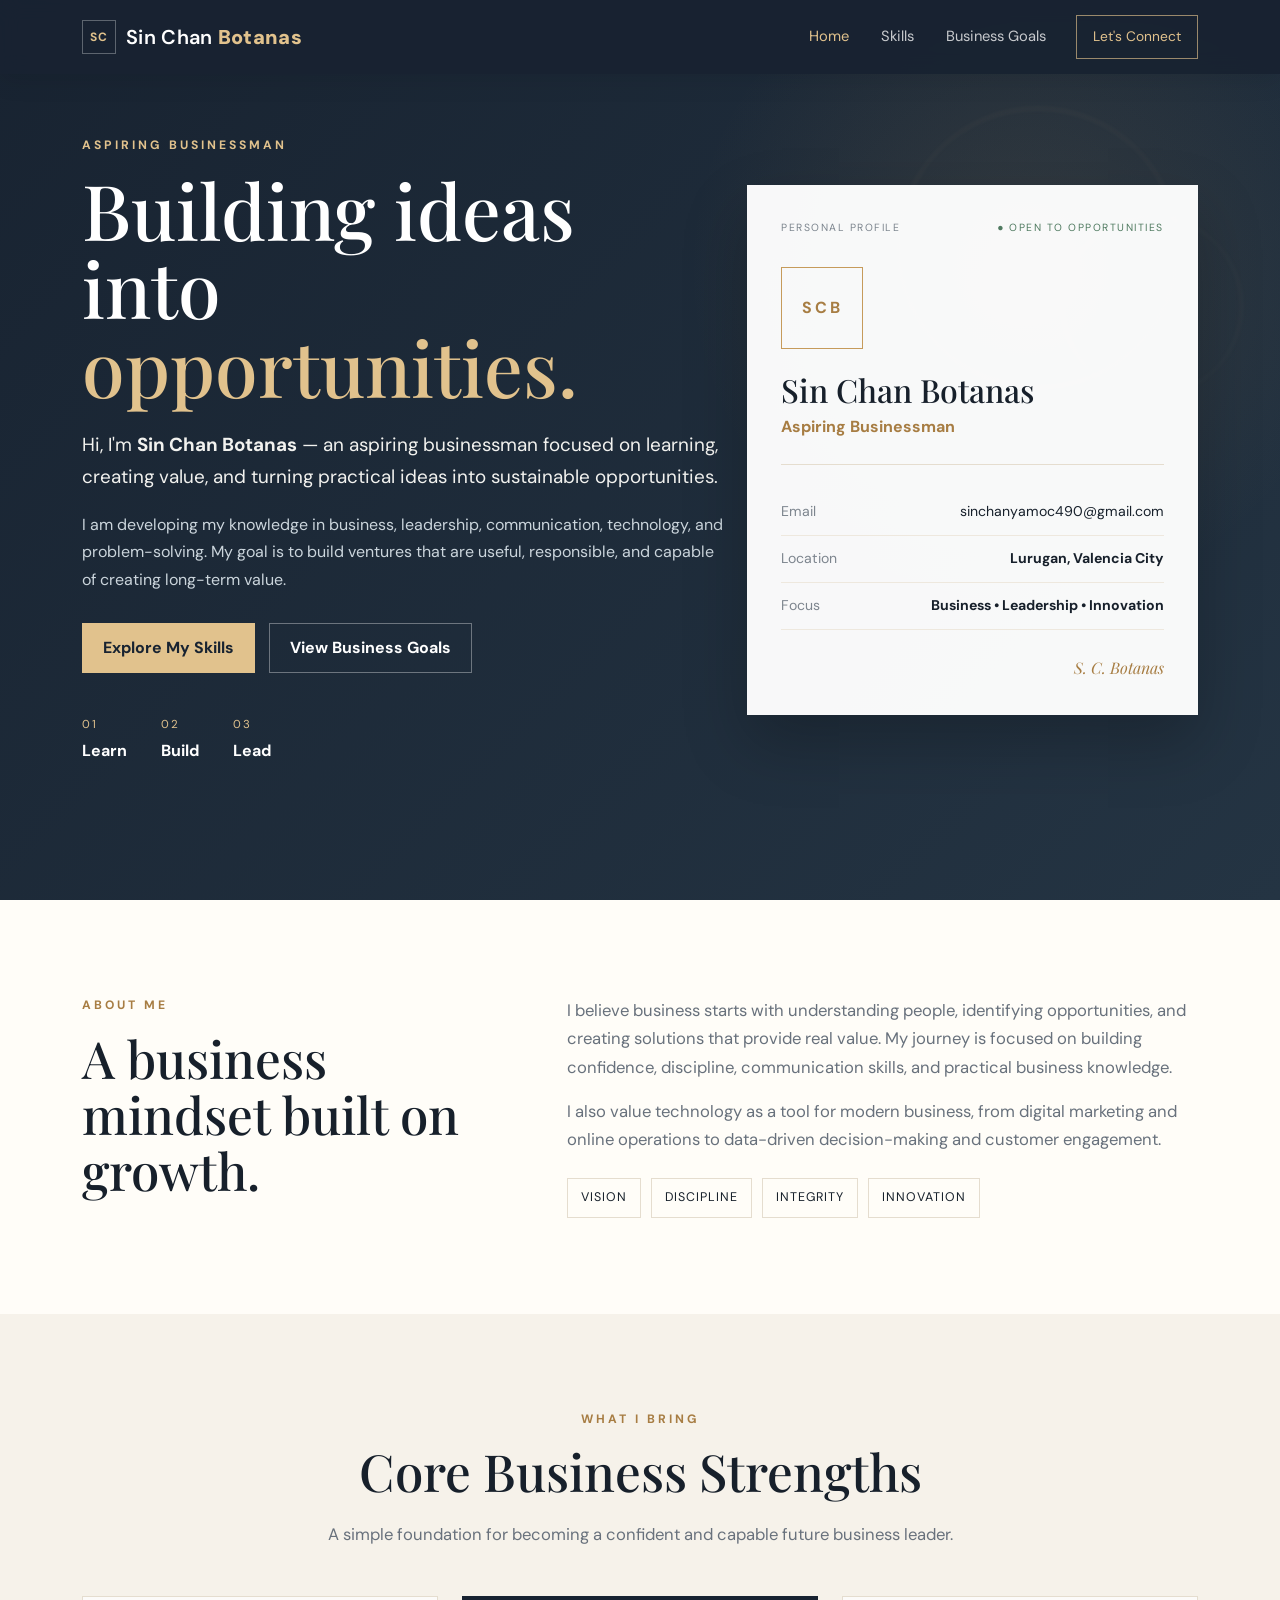
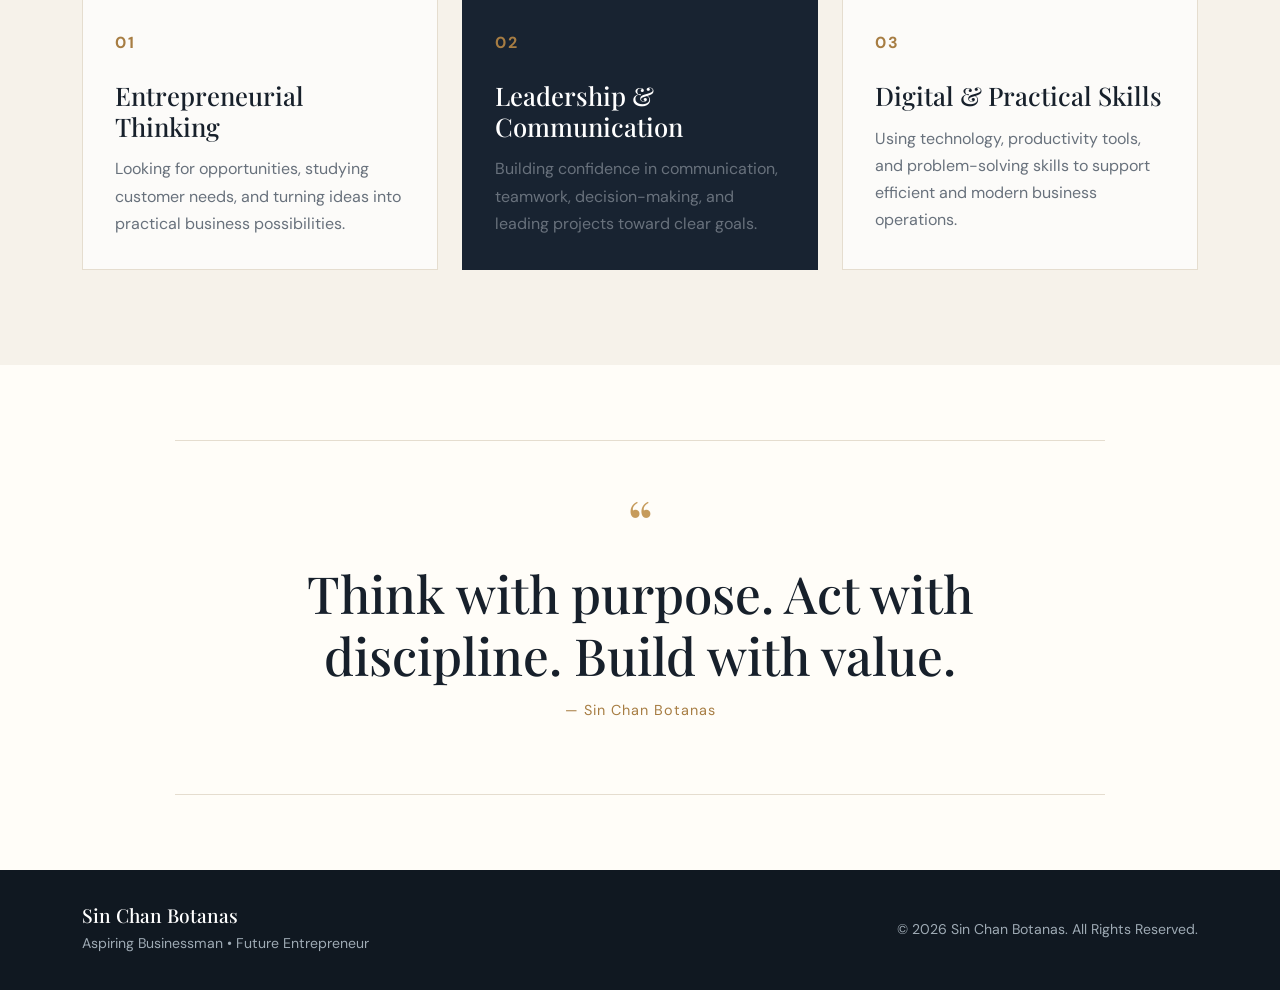
==== index.html @ c78c1c20 "Add files via upload" ====
<!DOCTYPE html>
<html lang="en">
<head>
    <meta charset="UTF-8">
    <meta name="viewport" content="width=device-width, initial-scale=1.0">
    <title>Sin Chan Botanas | Business Portfolio</title>

    <link rel="preconnect" href="https://fonts.googleapis.com">
    <link rel="preconnect" href="https://fonts.gstatic.com" crossorigin>
    <link href="https://fonts.googleapis.com/css2?family=DM+Sans:wght@400;500;600;700&family=Playfair+Display:wght@600;700&display=swap" rel="stylesheet">

    <link href="https://cdn.jsdelivr.net/npm/bootstrap@5.3.3/dist/css/bootstrap.min.css" rel="stylesheet">
    <link rel="stylesheet" href="style.css">
</head>

<body>
    <nav class="navbar navbar-expand-lg fixed-top">
        <div class="container">
            <a class="navbar-brand" href="index.html">
                <span class="brand-mark">SC</span>
                <span>Sin Chan <strong>Botanas</strong></span>
            </a>

            <button class="navbar-toggler" type="button" data-bs-toggle="collapse" data-bs-target="#navbarNav">
                <span class="navbar-toggler-icon"></span>
            </button>

            <div class="collapse navbar-collapse" id="navbarNav">
                <ul class="navbar-nav ms-auto align-items-lg-center">
                    <li class="nav-item"><a class="nav-link active" href="index.html">Home</a></li>
                    <li class="nav-item"><a class="nav-link" href="skills.html">Skills</a></li>
                    <li class="nav-item"><a class="nav-link" href="career-goals.html">Business Goals</a></li>
                </ul>
                <a href="career-goals.html" class="nav-cta">Let's Connect</a>
            </div>
        </div>
    </nav>

    <header class="hero-section">
        <div class="hero-glow hero-glow-one"></div>
        <div class="hero-glow hero-glow-two"></div>

        <div class="container position-relative">
            <div class="row align-items-center min-vh-100 py-5">
                <div class="col-lg-7">
                    <p class="eyebrow">ASPIRING BUSINESSMAN</p>

                    <h1>
                        Building ideas into
                        <span>opportunities.</span>
                    </h1>

                    <p class="hero-tagline">
                        Hi, I'm <strong>Sin Chan Botanas</strong> — an aspiring businessman focused on learning,
                        creating value, and turning practical ideas into sustainable opportunities.
                    </p>

                    <p class="hero-text">
                        I am developing my knowledge in business, leadership, communication, technology,
                        and problem-solving. My goal is to build ventures that are useful, responsible,
                        and capable of creating long-term value.
                    </p>

                    <div class="hero-buttons">
                        <a href="skills.html" class="btn btn-gold">Explore My Skills</a>
                        <a href="career-goals.html" class="btn btn-outline-light-custom">View Business Goals</a>
                    </div>

                    <div class="mini-stats">
                        <div>
                            <span>01</span>
                            <strong>Learn</strong>
                        </div>
                        <div>
                            <span>02</span>
                            <strong>Build</strong>
                        </div>
                        <div>
                            <span>03</span>
                            <strong>Lead</strong>
                        </div>
                    </div>
                </div>

                <div class="col-lg-5 mt-5 mt-lg-0">
                    <div class="executive-card">
                        <div class="card-topline">
                            <span>PERSONAL PROFILE</span>
                            <span class="status-dot">● OPEN TO OPPORTUNITIES</span>
                        </div>

                        <div class="profile-badge">SCB</div>

                        <h2>Sin Chan Botanas</h2>
                        <p class="profile-role">Aspiring Businessman</p>

                        <div class="profile-divider"></div>

                        <div class="profile-row">
                            <span>Email</span>
                            <a href="mailto:sinchanyamoc490@gmail.com">sinchanyamoc490@gmail.com</a>
                        </div>

                        <div class="profile-row">
                            <span>Location</span>
                            <strong>Lurugan, Valencia City</strong>
                        </div>

                        <div class="profile-row">
                            <span>Focus</span>
                            <strong>Business • Leadership • Innovation</strong>
                        </div>

                        <div class="signature">S. C. Botanas</div>
                    </div>
                </div>
            </div>
        </div>
    </header>

    <section class="section-padding about-section">
        <div class="container">
            <div class="row align-items-center g-5">
                <div class="col-lg-5">
                    <p class="eyebrow dark-eyebrow">ABOUT ME</p>
                    <h2 class="section-title">A business mindset built on growth.</h2>
                </div>

                <div class="col-lg-7">
                    <p class="section-description">
                        I believe business starts with understanding people, identifying opportunities,
                        and creating solutions that provide real value. My journey is focused on building
                        confidence, discipline, communication skills, and practical business knowledge.
                    </p>

                    <p class="section-description">
                        I also value technology as a tool for modern business, from digital marketing
                        and online operations to data-driven decision-making and customer engagement.
                    </p>

                    <div class="value-line">
                        <span>Vision</span>
                        <span>Discipline</span>
                        <span>Integrity</span>
                        <span>Innovation</span>
                    </div>
                </div>
            </div>
        </div>
    </section>

    <section class="section-padding showcase-section">
        <div class="container">
            <div class="text-center mb-5">
                <p class="eyebrow dark-eyebrow">WHAT I BRING</p>
                <h2 class="section-title">Core Business Strengths</h2>
                <p class="section-description mx-auto">
                    A simple foundation for becoming a confident and capable future business leader.
                </p>
            </div>

            <div class="row g-4">
                <div class="col-md-4">
                    <article class="business-card">
                        <div class="card-number">01</div>
                        <h3>Entrepreneurial Thinking</h3>
                        <p>
                            Looking for opportunities, studying customer needs, and turning ideas
                            into practical business possibilities.
                        </p>
                    </article>
                </div>

                <div class="col-md-4">
                    <article class="business-card business-card-featured">
                        <div class="card-number">02</div>
                        <h3>Leadership & Communication</h3>
                        <p>
                            Building confidence in communication, teamwork, decision-making,
                            and leading projects toward clear goals.
                        </p>
                    </article>
                </div>

                <div class="col-md-4">
                    <article class="business-card">
                        <div class="card-number">03</div>
                        <h3>Digital & Practical Skills</h3>
                        <p>
                            Using technology, productivity tools, and problem-solving skills
                            to support efficient and modern business operations.
                        </p>
                    </article>
                </div>
            </div>
        </div>
    </section>

    <section class="quote-section">
        <div class="container">
            <div class="quote-box">
                <p class="quote-mark">“</p>
                <h2>Think with purpose. Act with discipline. Build with value.</h2>
                <p>— Sin Chan Botanas</p>
            </div>
        </div>
    </section>

    <footer class="footer">
        <div class="container">
            <div class="row align-items-center gy-3">
                <div class="col-md-6">
                    <h4>Sin Chan Botanas</h4>
                    <p>Aspiring Businessman • Future Entrepreneur</p>
                </div>
                <div class="col-md-6 text-md-end">
                    <p class="mb-0">© <span id="year"></span> Sin Chan Botanas. All Rights Reserved.</p>
                </div>
            </div>
        </div>
    </footer>

    <script src="https://cdn.jsdelivr.net/npm/bootstrap@5.3.3/dist/js/bootstrap.bundle.min.js"></script>
    <script src="script.js"></script>
</body>
</html>
---- style.css ----
:root {
    --ink: #17202b;
    --muted: #68717c;
    --cream: #f6f2ea;
    --paper: #fffdf8;
    --gold: #c69b5b;
    --gold-dark: #a77d43;
    --line: #e5ddcf;
    --navy: #182331;
    --navy-soft: #243443;
    --white: #ffffff;
}

* {
    margin: 0;
    padding: 0;
    box-sizing: border-box;
}

html {
    scroll-behavior: smooth;
}

body {
    font-family: "DM Sans", sans-serif;
    color: var(--ink);
    background: var(--paper);
    line-height: 1.7;
}

h1, h2, h3, h4 {
    font-family: "Playfair Display", serif;
}

a {
    text-decoration: none;
}

.navbar {
    background: rgba(24, 35, 49, 0.96);
    backdrop-filter: blur(10px);
    padding: 15px 0;
    box-shadow: 0 8px 25px rgba(0, 0, 0, 0.08);
}

.navbar-brand {
    display: inline-flex;
    align-items: center;
    gap: 10px;
    color: var(--white);
    font-weight: 600;
    letter-spacing: .3px;
}

.navbar-brand strong {
    color: #e1c28d;
}

.brand-mark {
    width: 34px;
    height: 34px;
    display: inline-flex;
    justify-content: center;
    align-items: center;
    border: 1px solid rgba(255,255,255,.3);
    color: #e1c28d;
    font-size: .75rem;
    font-weight: 700;
    letter-spacing: 1px;
}

.nav-link {
    color: rgba(255,255,255,.76) !important;
    margin-left: 16px;
    font-size: .92rem;
    transition: .25s ease;
}

.nav-link:hover,
.nav-link.active {
    color: #e1c28d !important;
}

.nav-cta {
    display: inline-block;
    margin-left: 22px;
    padding: 9px 16px;
    border: 1px solid rgba(225,194,141,.65);
    color: #e1c28d;
    font-size: .86rem;
    transition: .25s ease;
}

.nav-cta:hover {
    background: #e1c28d;
    color: var(--navy);
}

.hero-section {
    position: relative;
    overflow: hidden;
    background:
        radial-gradient(circle at 80% 30%, rgba(198,155,91,.12), transparent 28%),
        linear-gradient(135deg, var(--navy), var(--navy-soft));
    color: var(--white);
}

.hero-glow {
    position: absolute;
    border-radius: 50%;
    filter: blur(2px);
    pointer-events: none;
}

.hero-glow-one {
    width: 280px;
    height: 280px;
    border: 1px solid rgba(225,194,141,.16);
    right: 8%;
    top: 12%;
}

.hero-glow-two {
    width: 180px;
    height: 180px;
    border: 1px solid rgba(225,194,141,.10);
    right: 3%;
    top: 24%;
}

.eyebrow {
    margin-bottom: 14px;
    color: #e1c28d;
    font-size: .76rem;
    font-weight: 700;
    letter-spacing: 3px;
}

.dark-eyebrow {
    color: var(--gold-dark);
}

.hero-section h1 {
    max-width: 760px;
    color: var(--white);
    font-size: clamp(3.2rem, 6vw, 5.9rem);
    line-height: 1.02;
    margin-bottom: 24px;
}

.hero-section h1 span {
    display: block;
    color: #e1c28d;
}

.hero-tagline {
    max-width: 700px;
    margin-bottom: 18px;
    font-size: 1.18rem;
    color: #f2f2ef;
}

.hero-text {
    max-width: 650px;
    color: #cbd5dc;
}

.hero-buttons {
    display: flex;
    flex-wrap: wrap;
    gap: 14px;
    margin-top: 30px;
}

.btn-gold,
.btn-outline-light-custom {
    padding: 12px 20px;
    border-radius: 0;
    font-weight: 700;
    transition: .25s ease;
}

.btn-gold {
    background: #e1c28d;
    color: var(--navy);
}

.btn-gold:hover {
    background: #efd5a6;
    color: var(--navy);
    transform: translateY(-2px);
}

.btn-outline-light-custom {
    border: 1px solid rgba(255,255,255,.35);
    color: var(--white);
}

.btn-outline-light-custom:hover {
    background: var(--white);
    color: var(--navy);
}

.mini-stats {
    display: flex;
    gap: 34px;
    margin-top: 42px;
}

.mini-stats div {
    display: flex;
    flex-direction: column;
}

.mini-stats span {
    font-size: .72rem;
    color: #e1c28d;
    letter-spacing: 2px;
}

.mini-stats strong {
    margin-top: 3px;
}

.executive-card {
    position: relative;
    padding: 34px;
    background: rgba(255,255,255,.97);
    color: var(--ink);
    box-shadow: 0 28px 60px rgba(0,0,0,.22);
}

.card-topline {
    display: flex;
    justify-content: space-between;
    gap: 12px;
    margin-bottom: 30px;
    font-size: .65rem;
    letter-spacing: 1.5px;
    color: #7b848d;
}

.status-dot {
    color: #4f7a60;
}

.profile-badge {
    width: 82px;
    height: 82px;
    display: flex;
    justify-content: center;
    align-items: center;
    margin-bottom: 22px;
    border: 1px solid var(--gold);
    color: var(--gold-dark);
    font-weight: 700;
    letter-spacing: 3px;
}

.executive-card h2 {
    font-size: 2rem;
    margin-bottom: 4px;
}

.profile-role {
    color: var(--gold-dark);
    font-weight: 700;
}

.profile-divider {
    width: 100%;
    height: 1px;
    background: var(--line);
    margin: 24px 0;
}

.profile-row {
    display: flex;
    justify-content: space-between;
    gap: 18px;
    padding: 11px 0;
    border-bottom: 1px solid #eee8de;
    font-size: .88rem;
}

.profile-row span {
    color: #7d858e;
}

.profile-row a {
    color: var(--ink);
    text-align: right;
    word-break: break-word;
}

.profile-row strong {
    text-align: right;
}

.signature {
    margin-top: 24px;
    font-family: "Playfair Display", serif;
    font-style: italic;
    color: var(--gold-dark);
    text-align: right;
}

.section-padding {
    padding: 95px 0;
}

.about-section {
    background: var(--paper);
}

.section-title {
    font-size: clamp(2.3rem, 4vw, 3.8rem);
    line-height: 1.1;
    margin-bottom: 20px;
}

.section-description {
    max-width: 760px;
    color: var(--muted);
    font-size: 1.04rem;
}

.value-line {
    display: flex;
    flex-wrap: wrap;
    gap: 10px;
    margin-top: 25px;
}

.value-line span {
    padding: 8px 13px;
    border: 1px solid var(--line);
    font-size: .78rem;
    letter-spacing: 1px;
    text-transform: uppercase;
}

.showcase-section {
    background: var(--cream);
}

.business-card {
    height: 100%;
    padding: 32px;
    border: 1px solid var(--line);
    background: rgba(255,255,255,.74);
    transition: .25s ease;
}

.business-card:hover {
    transform: translateY(-6px);
    border-color: #d8bf95;
    box-shadow: 0 18px 35px rgba(58,46,29,.08);
}

.business-card-featured {
    background: var(--navy);
    color: #edf0f1;
    border-color: var(--navy);
}

.business-card-featured h3 {
    color: var(--white);
}

.business-card-featured p {
    color: #c8d1d8;
}

.card-number {
    margin-bottom: 24px;
    color: var(--gold-dark);
    font-weight: 700;
    letter-spacing: 2px;
}

.business-card h3 {
    font-size: 1.6rem;
    margin-bottom: 14px;
}

.business-card p {
    margin-bottom: 0;
    color: var(--muted);
}

.skill-tag {
    display: inline-block;
    margin-top: 20px;
    padding: 6px 10px;
    border: 1px solid #d9c8ab;
    color: var(--gold-dark);
    font-size: .72rem;
    font-weight: 700;
    text-transform: uppercase;
    letter-spacing: 1px;
}

.business-panel {
    padding: 45px;
    background: var(--navy);
    color: #d7dfe5;
}

.business-panel h2,
.business-panel h4 {
    color: var(--white);
}

.business-panel h4 {
    margin-top: 12px;
    font-size: 1.35rem;
}

.business-panel p {
    color: #c2cbd2;
}

.page-header {
    padding: 165px 0 90px;
    background:
        linear-gradient(135deg, var(--navy), var(--navy-soft));
    color: var(--white);
}

.page-header h1 {
    color: var(--white);
    font-size: clamp(2.8rem, 6vw, 4.7rem);
    margin-bottom: 16px;
}

.page-header p:not(.eyebrow) {
    max-width: 720px;
    margin: auto;
    color: #ced7dd;
}

.roadmap {
    max-width: 950px;
    margin: auto;
}

.roadmap-item {
    display: grid;
    grid-template-columns: 180px 1fr;
    gap: 35px;
    padding-bottom: 58px;
}

.roadmap-year {
    color: var(--gold-dark);
    font-weight: 700;
    letter-spacing: 1px;
    font-size: .9rem;
}

.roadmap-content {
    padding-left: 30px;
    border-left: 2px solid var(--gold);
}

.roadmap-content h3 {
    font-size: 1.75rem;
    margin-bottom: 16px;
}

.roadmap-content li {
    margin-bottom: 10px;
    color: var(--muted);
}

.light-band {
    background: var(--cream);
}

.motivation-section {
    padding: 100px 0;
    background: var(--navy);
    color: #d6dfe5;
}

.motivation-section h2 {
    max-width: 800px;
    margin: 0 auto 18px;
    color: var(--white);
    font-size: clamp(2.5rem, 5vw, 4.2rem);
}

.motivation-section p:last-child {
    max-width: 720px;
    margin: auto;
}

.footer {
    padding: 34px 0;
    background: #101821;
    color: #9eaab4;
}

.footer h4 {
    margin-bottom: 5px;
    color: var(--white);
    font-size: 1.2rem;
}

.footer p {
    margin-bottom: 0;
    font-size: .88rem;
}

.quote-section {
    padding: 75px 0;
    background: var(--paper);
}

.quote-box {
    max-width: 930px;
    margin: auto;
    padding: 55px 35px;
    border-top: 1px solid var(--line);
    border-bottom: 1px solid var(--line);
    text-align: center;
}

.quote-mark {
    font-family: "Playfair Display", serif;
    color: var(--gold);
    font-size: 4rem;
    line-height: .8;
}

.quote-box h2 {
    max-width: 800px;
    margin: 5px auto 12px;
    font-size: clamp(2rem, 4vw, 3.2rem);
}

.quote-box p:last-child {
    color: var(--gold-dark);
    font-size: .9rem;
    letter-spacing: 1px;
}

.navbar-toggler {
    border-color: rgba(255,255,255,.25);
}

@media (max-width: 991px) {
    .nav-cta {
        display: inline-block;
        margin: 14px 0 0;
    }

    .nav-link {
        margin-left: 0;
    }

    .hero-section {
        padding-top: 50px;
    }

    .profile-row {
        flex-direction: column;
        gap: 3px;
    }

    .profile-row a,
    .profile-row strong {
        text-align: left;
    }
}

@media (max-width: 768px) {
    .section-padding {
        padding: 70px 0;
    }

    .hero-section h1 {
        font-size: 3.2rem;
    }

    .mini-stats {
        gap: 22px;
    }

    .executive-card {
        padding: 26px;
    }

    .page-header {
        padding: 145px 0 70px;
    }

    .roadmap-item {
        grid-template-columns: 1fr;
        gap: 12px;
    }

    .roadmap-content {
        padding-left: 22px;
    }

    .business-panel {
        padding: 30px 24px;
    }

    .footer {
        text-align: center;
    }

    .footer .text-md-end {
        text-align: center !important;
    }
}

@media (max-width: 480px) {
    .hero-section h1 {
        font-size: 2.7rem;
    }

    .hero-buttons {
        flex-direction: column;
    }

    .hero-buttons a {
        text-align: center;
    }

    .card-topline {
        flex-direction: column;
    }
}
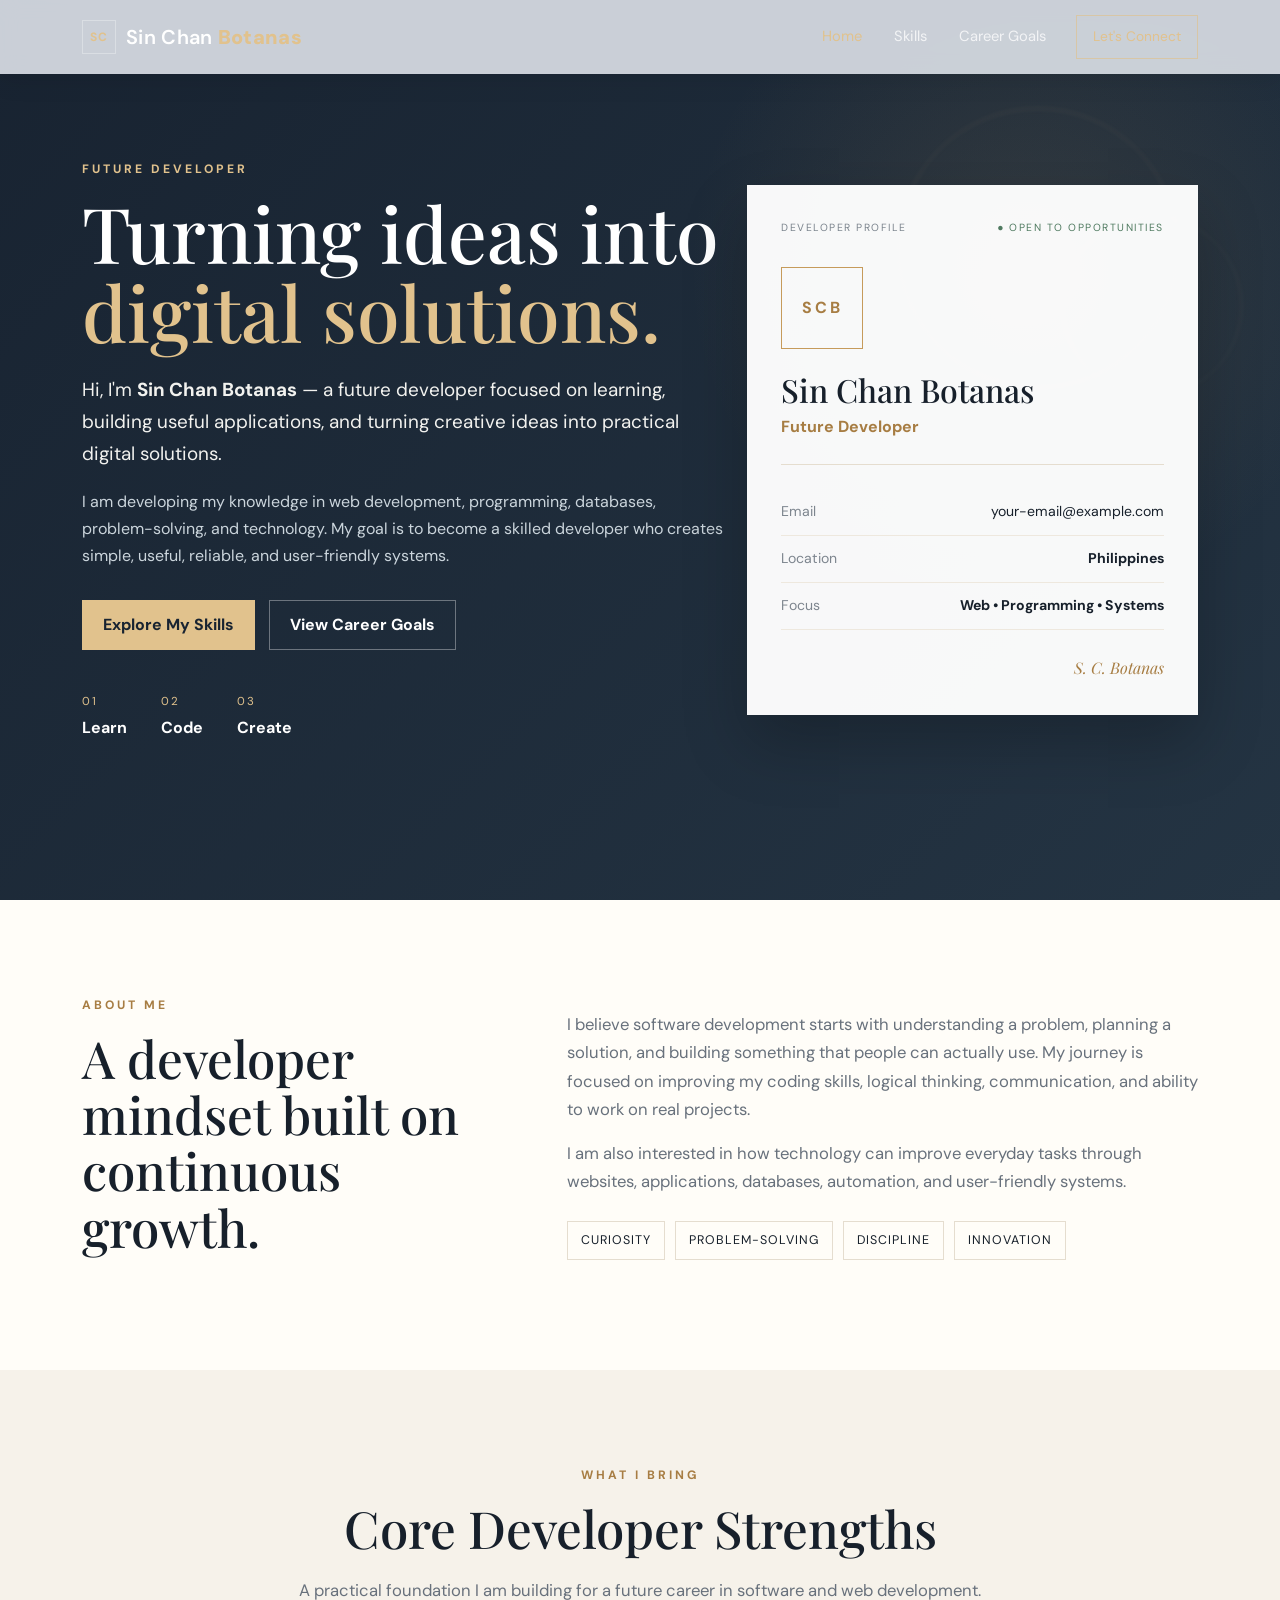
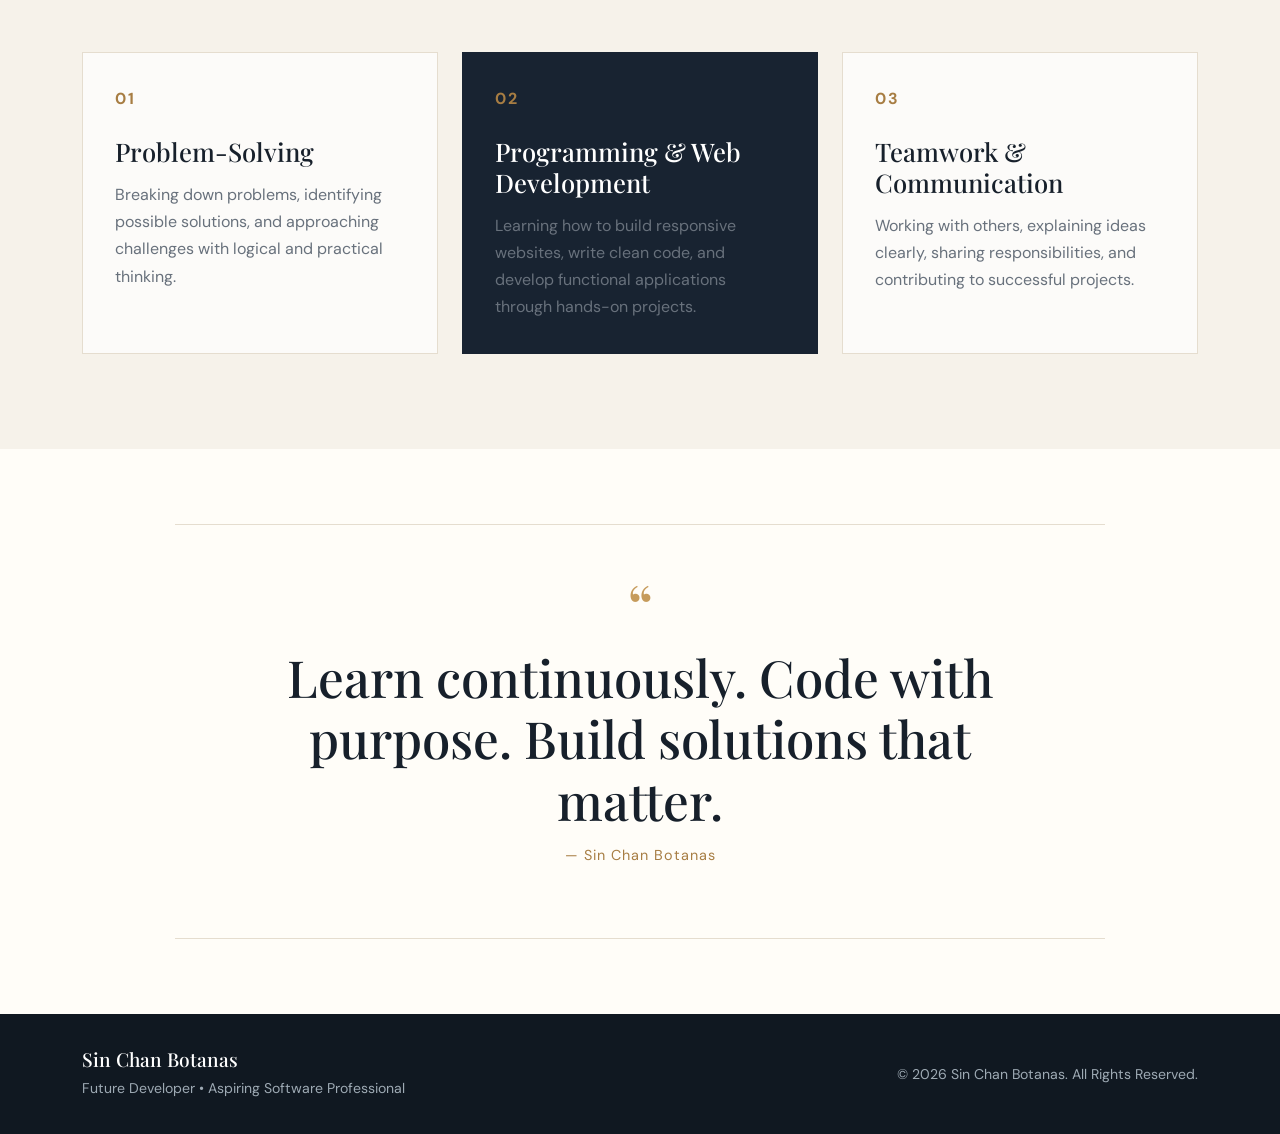
==== commit 9bf8a95a: "Update index.html" ====
--- a/index.html
+++ b/index.html
@@ -3,7 +3,7 @@
 <head>
     <meta charset="UTF-8">
     <meta name="viewport" content="width=device-width, initial-scale=1.0">
-    <title>Sin Chan Botanas | Business Portfolio</title>
+    <title>Sin Chan Botanas | Future Developer</title>
 
     <link rel="preconnect" href="https://fonts.googleapis.com">
     <link rel="preconnect" href="https://fonts.gstatic.com" crossorigin>
@@ -21,7 +21,7 @@
                 <span>Sin Chan <strong>Botanas</strong></span>
             </a>
 
-            <button class="navbar-toggler" type="button" data-bs-toggle="collapse" data-bs-target="#navbarNav">
+            <button class="navbar-toggler" type="button" data-bs-toggle="collapse" data-bs-target="#navbarNav" aria-label="Toggle navigation">
                 <span class="navbar-toggler-icon"></span>
             </button>
 
@@ -29,7 +29,7 @@
                 <ul class="navbar-nav ms-auto align-items-lg-center">
                     <li class="nav-item"><a class="nav-link active" href="index.html">Home</a></li>
                     <li class="nav-item"><a class="nav-link" href="skills.html">Skills</a></li>
-                    <li class="nav-item"><a class="nav-link" href="career-goals.html">Business Goals</a></li>
+                    <li class="nav-item"><a class="nav-link" href="career-goals.html">Career Goals</a></li>
                 </ul>
                 <a href="career-goals.html" class="nav-cta">Let's Connect</a>
             </div>
@@ -43,27 +43,27 @@
         <div class="container position-relative">
             <div class="row align-items-center min-vh-100 py-5">
                 <div class="col-lg-7">
-                    <p class="eyebrow">ASPIRING BUSINESSMAN</p>
+                    <p class="eyebrow">FUTURE DEVELOPER</p>
 
                     <h1>
-                        Building ideas into
-                        <span>opportunities.</span>
+                        Turning ideas into
+                        <span>digital solutions.</span>
                     </h1>
 
                     <p class="hero-tagline">
-                        Hi, I'm <strong>Sin Chan Botanas</strong> — an aspiring businessman focused on learning,
-                        creating value, and turning practical ideas into sustainable opportunities.
+                        Hi, I'm <strong>Sin Chan Botanas</strong> — a future developer focused on learning,
+                        building useful applications, and turning creative ideas into practical digital solutions.
                     </p>
 
                     <p class="hero-text">
-                        I am developing my knowledge in business, leadership, communication, technology,
-                        and problem-solving. My goal is to build ventures that are useful, responsible,
-                        and capable of creating long-term value.
+                        I am developing my knowledge in web development, programming, databases, problem-solving,
+                        and technology. My goal is to become a skilled developer who creates simple, useful,
+                        reliable, and user-friendly systems.
                     </p>
 
                     <div class="hero-buttons">
                         <a href="skills.html" class="btn btn-gold">Explore My Skills</a>
-                        <a href="career-goals.html" class="btn btn-outline-light-custom">View Business Goals</a>
+                        <a href="career-goals.html" class="btn btn-outline-light-custom">View Career Goals</a>
                     </div>
 
                     <div class="mini-stats">
@@ -73,11 +73,11 @@
                         </div>
                         <div>
                             <span>02</span>
-                            <strong>Build</strong>
+                            <strong>Code</strong>
                         </div>
                         <div>
                             <span>03</span>
-                            <strong>Lead</strong>
+                            <strong>Create</strong>
                         </div>
                     </div>
                 </div>
@@ -85,30 +85,30 @@
                 <div class="col-lg-5 mt-5 mt-lg-0">
                     <div class="executive-card">
                         <div class="card-topline">
-                            <span>PERSONAL PROFILE</span>
+                            <span>DEVELOPER PROFILE</span>
                             <span class="status-dot">● OPEN TO OPPORTUNITIES</span>
                         </div>
 
                         <div class="profile-badge">SCB</div>
 
                         <h2>Sin Chan Botanas</h2>
-                        <p class="profile-role">Aspiring Businessman</p>
+                        <p class="profile-role">Future Developer</p>
 
                         <div class="profile-divider"></div>
 
                         <div class="profile-row">
                             <span>Email</span>
-                            <a href="mailto:sinchanyamoc490@gmail.com">sinchanyamoc490@gmail.com</a>
+                            <a href="mailto:your-email@example.com">your-email@example.com</a>
                         </div>
 
                         <div class="profile-row">
                             <span>Location</span>
-                            <strong>Lurugan, Valencia City</strong>
+                            <strong>Philippines</strong>
                         </div>
 
                         <div class="profile-row">
                             <span>Focus</span>
-                            <strong>Business • Leadership • Innovation</strong>
+                            <strong>Web • Programming • Systems</strong>
                         </div>
 
                         <div class="signature">S. C. Botanas</div>
@@ -123,25 +123,25 @@
             <div class="row align-items-center g-5">
                 <div class="col-lg-5">
                     <p class="eyebrow dark-eyebrow">ABOUT ME</p>
-                    <h2 class="section-title">A business mindset built on growth.</h2>
+                    <h2 class="section-title">A developer mindset built on continuous growth.</h2>
                 </div>
 
                 <div class="col-lg-7">
                     <p class="section-description">
-                        I believe business starts with understanding people, identifying opportunities,
-                        and creating solutions that provide real value. My journey is focused on building
-                        confidence, discipline, communication skills, and practical business knowledge.
+                        I believe software development starts with understanding a problem, planning a solution,
+                        and building something that people can actually use. My journey is focused on improving
+                        my coding skills, logical thinking, communication, and ability to work on real projects.
                     </p>
 
                     <p class="section-description">
-                        I also value technology as a tool for modern business, from digital marketing
-                        and online operations to data-driven decision-making and customer engagement.
+                        I am also interested in how technology can improve everyday tasks through websites,
+                        applications, databases, automation, and user-friendly systems.
                     </p>
 
                     <div class="value-line">
-                        <span>Vision</span>
+                        <span>Curiosity</span>
+                        <span>Problem-Solving</span>
                         <span>Discipline</span>
-                        <span>Integrity</span>
                         <span>Innovation</span>
                     </div>
                 </div>
@@ -153,9 +153,9 @@
         <div class="container">
             <div class="text-center mb-5">
                 <p class="eyebrow dark-eyebrow">WHAT I BRING</p>
-                <h2 class="section-title">Core Business Strengths</h2>
+                <h2 class="section-title">Core Developer Strengths</h2>
                 <p class="section-description mx-auto">
-                    A simple foundation for becoming a confident and capable future business leader.
+                    A practical foundation I am building for a future career in software and web development.
                 </p>
             </div>
 
@@ -163,10 +163,10 @@
                 <div class="col-md-4">
                     <article class="business-card">
                         <div class="card-number">01</div>
-                        <h3>Entrepreneurial Thinking</h3>
+                        <h3>Problem-Solving</h3>
                         <p>
-                            Looking for opportunities, studying customer needs, and turning ideas
-                            into practical business possibilities.
+                            Breaking down problems, identifying possible solutions, and approaching challenges
+                            with logical and practical thinking.
                         </p>
                     </article>
                 </div>
@@ -174,10 +174,10 @@
                 <div class="col-md-4">
                     <article class="business-card business-card-featured">
                         <div class="card-number">02</div>
-                        <h3>Leadership & Communication</h3>
+                        <h3>Programming & Web Development</h3>
                         <p>
-                            Building confidence in communication, teamwork, decision-making,
-                            and leading projects toward clear goals.
+                            Learning how to build responsive websites, write clean code, and develop
+                            functional applications through hands-on projects.
                         </p>
                     </article>
                 </div>
@@ -185,10 +185,10 @@
                 <div class="col-md-4">
                     <article class="business-card">
                         <div class="card-number">03</div>
-                        <h3>Digital & Practical Skills</h3>
+                        <h3>Teamwork & Communication</h3>
                         <p>
-                            Using technology, productivity tools, and problem-solving skills
-                            to support efficient and modern business operations.
+                            Working with others, explaining ideas clearly, sharing responsibilities,
+                            and contributing to successful projects.
                         </p>
                     </article>
                 </div>
@@ -200,7 +200,7 @@
         <div class="container">
             <div class="quote-box">
                 <p class="quote-mark">“</p>
-                <h2>Think with purpose. Act with discipline. Build with value.</h2>
+                <h2>Learn continuously. Code with purpose. Build solutions that matter.</h2>
                 <p>— Sin Chan Botanas</p>
             </div>
         </div>
@@ -211,7 +211,7 @@
             <div class="row align-items-center gy-3">
                 <div class="col-md-6">
                     <h4>Sin Chan Botanas</h4>
-                    <p>Aspiring Businessman • Future Entrepreneur</p>
+                    <p>Future Developer • Aspiring Software Professional</p>
                 </div>
                 <div class="col-md-6 text-md-end">
                     <p class="mb-0">© <span id="year"></span> Sin Chan Botanas. All Rights Reserved.</p>
--- a/style.css
+++ b/style.css
@@ -37,7 +37,7 @@
 }
 
 .navbar {
-    background: rgba(24, 35, 49, 0.96);
+    background: rgba(210, 215, 222, 0.96);
     backdrop-filter: blur(10px);
     padding: 15px 0;
     box-shadow: 0 8px 25px rgba(0, 0, 0, 0.08);
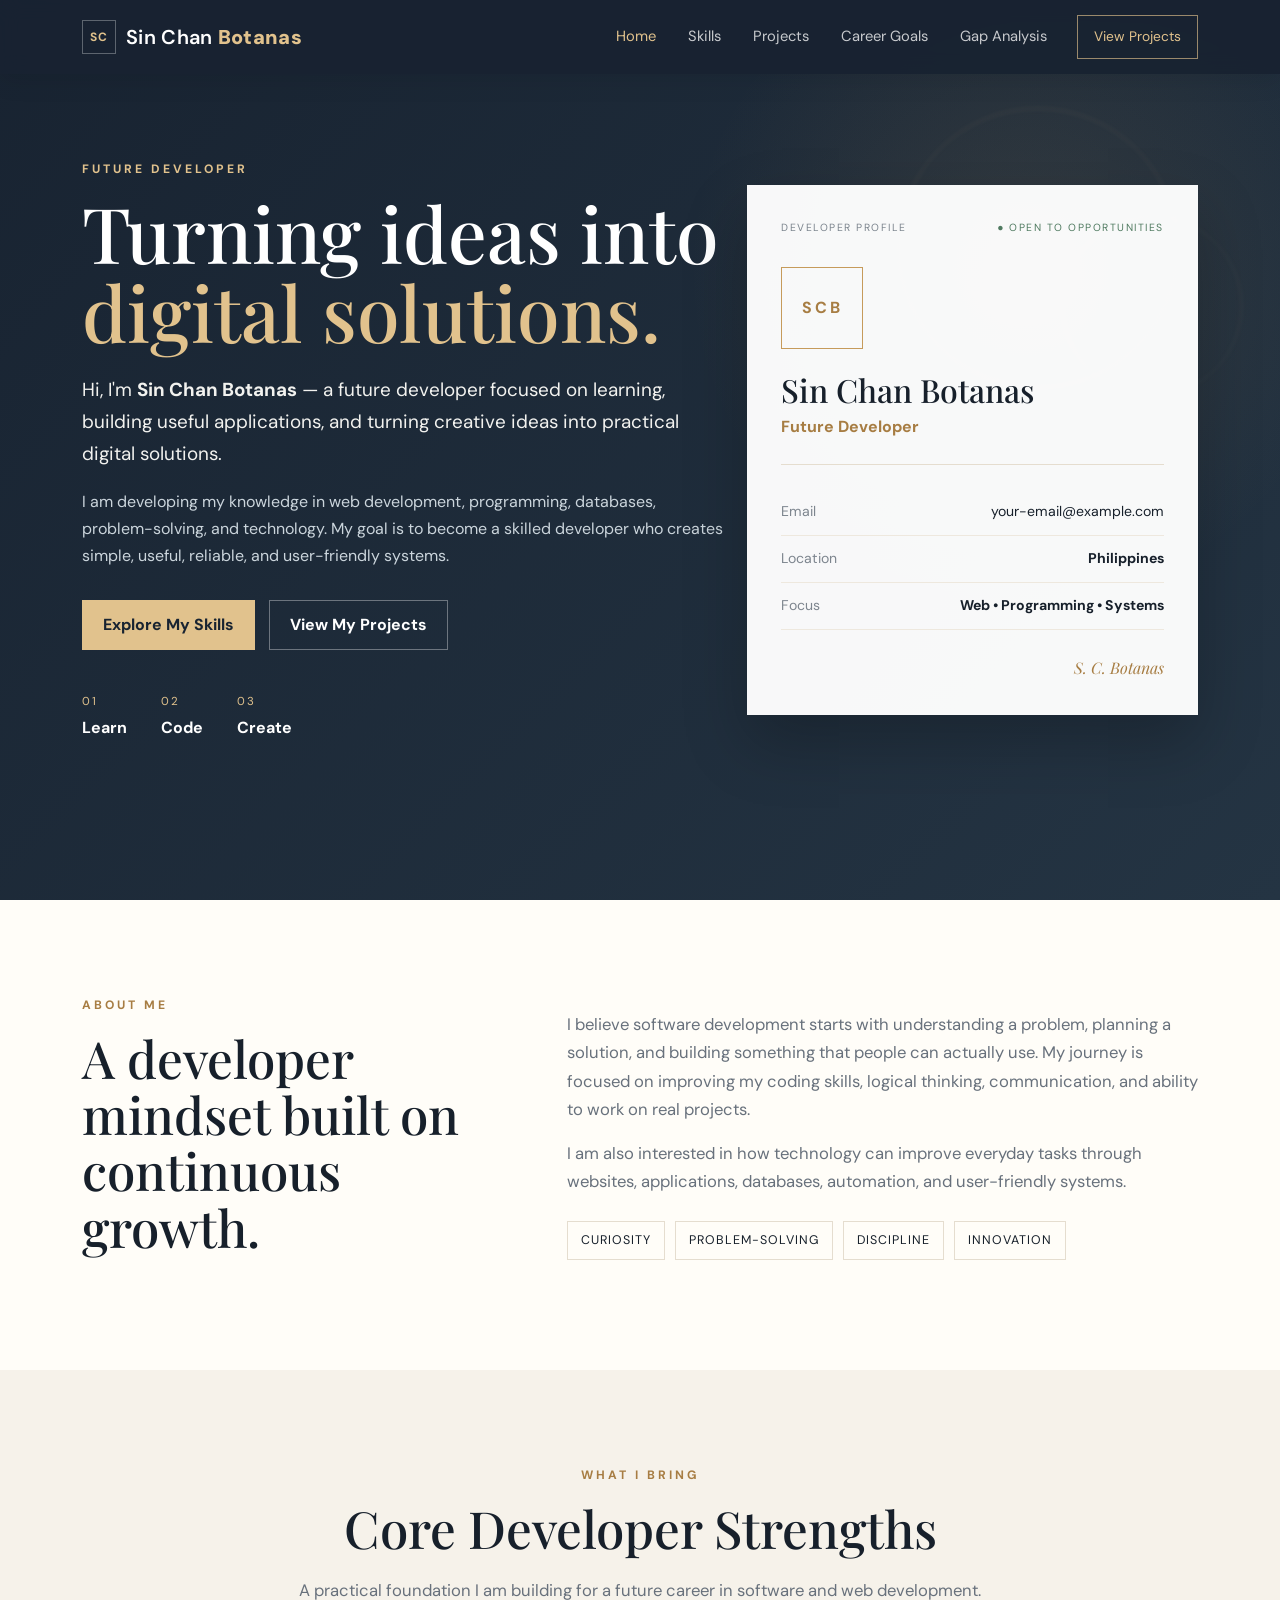
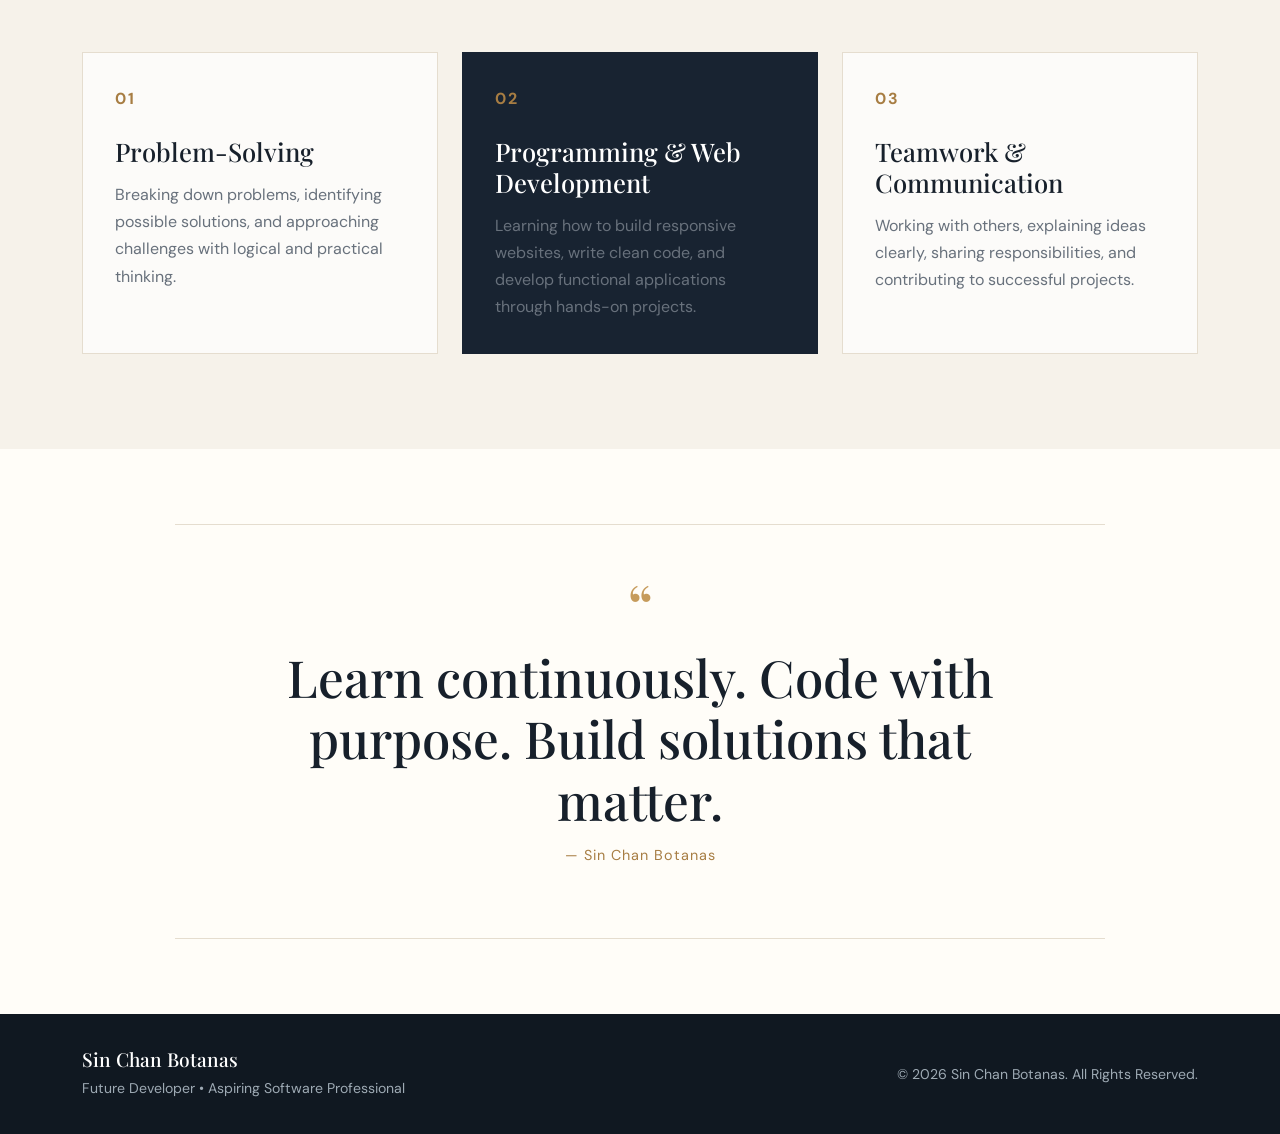
==== commit 291920ae: "Update index.html" ====
--- a/index.html
+++ b/index.html
@@ -3,47 +3,100 @@
 <head>
     <meta charset="UTF-8">
     <meta name="viewport" content="width=device-width, initial-scale=1.0">
+
     <title>Sin Chan Botanas | Future Developer</title>
 
     <link rel="preconnect" href="https://fonts.googleapis.com">
     <link rel="preconnect" href="https://fonts.gstatic.com" crossorigin>
+
     <link href="https://fonts.googleapis.com/css2?family=DM+Sans:wght@400;500;600;700&family=Playfair+Display:wght@600;700&display=swap" rel="stylesheet">
 
     <link href="https://cdn.jsdelivr.net/npm/bootstrap@5.3.3/dist/css/bootstrap.min.css" rel="stylesheet">
+
     <link rel="stylesheet" href="style.css">
 </head>
 
 <body>
+
+    <!-- NAVIGATION -->
     <nav class="navbar navbar-expand-lg fixed-top">
         <div class="container">
+
             <a class="navbar-brand" href="index.html">
                 <span class="brand-mark">SC</span>
                 <span>Sin Chan <strong>Botanas</strong></span>
             </a>
 
-            <button class="navbar-toggler" type="button" data-bs-toggle="collapse" data-bs-target="#navbarNav" aria-label="Toggle navigation">
+            <button
+                class="navbar-toggler"
+                type="button"
+                data-bs-toggle="collapse"
+                data-bs-target="#navbarNav"
+                aria-label="Toggle navigation">
+
                 <span class="navbar-toggler-icon"></span>
             </button>
 
             <div class="collapse navbar-collapse" id="navbarNav">
+
                 <ul class="navbar-nav ms-auto align-items-lg-center">
-                    <li class="nav-item"><a class="nav-link active" href="index.html">Home</a></li>
-                    <li class="nav-item"><a class="nav-link" href="skills.html">Skills</a></li>
-                    <li class="nav-item"><a class="nav-link" href="career-goals.html">Career Goals</a></li>
+
+                    <li class="nav-item">
+                        <a class="nav-link active" href="index.html">
+                            Home
+                        </a>
+                    </li>
+
+                    <li class="nav-item">
+                        <a class="nav-link" href="skills.html">
+                            Skills
+                        </a>
+                    </li>
+
+                    <li class="nav-item">
+                        <a class="nav-link" href="projects.html">
+                            Projects
+                        </a>
+                    </li>
+
+                    <li class="nav-item">
+                        <a class="nav-link" href="career-goals.html">
+                            Career Goals
+                        </a>
+                    </li>
+
+                    <li class="nav-item">
+                        <a class="nav-link" href="gap-analysis.html">
+                            Gap Analysis
+                        </a>
+                    </li>
+
                 </ul>
-                <a href="career-goals.html" class="nav-cta">Let's Connect</a>
+
+                <a href="projects.html" class="nav-cta">
+                    View Projects
+                </a>
+
             </div>
         </div>
     </nav>
 
+
+    <!-- HERO SECTION -->
     <header class="hero-section">
+
         <div class="hero-glow hero-glow-one"></div>
         <div class="hero-glow hero-glow-two"></div>
 
         <div class="container position-relative">
+
             <div class="row align-items-center min-vh-100 py-5">
+
                 <div class="col-lg-7">
-                    <p class="eyebrow">FUTURE DEVELOPER</p>
+
+                    <p class="eyebrow">
+                        FUTURE DEVELOPER
+                    </p>
 
                     <h1>
                         Turning ideas into
@@ -51,176 +104,371 @@
                     </h1>
 
                     <p class="hero-tagline">
-                        Hi, I'm <strong>Sin Chan Botanas</strong> — a future developer focused on learning,
-                        building useful applications, and turning creative ideas into practical digital solutions.
+                        Hi, I'm <strong>Sin Chan Botanas</strong> —
+                        a future developer focused on learning,
+                        building useful applications, and turning
+                        creative ideas into practical digital solutions.
                     </p>
 
                     <p class="hero-text">
-                        I am developing my knowledge in web development, programming, databases, problem-solving,
-                        and technology. My goal is to become a skilled developer who creates simple, useful,
-                        reliable, and user-friendly systems.
+                        I am developing my knowledge in web development,
+                        programming, databases, problem-solving, and technology.
+                        My goal is to become a skilled developer who creates
+                        simple, useful, reliable, and user-friendly systems.
                     </p>
 
                     <div class="hero-buttons">
-                        <a href="skills.html" class="btn btn-gold">Explore My Skills</a>
-                        <a href="career-goals.html" class="btn btn-outline-light-custom">View Career Goals</a>
+
+                        <a href="skills.html" class="btn btn-gold">
+                            Explore My Skills
+                        </a>
+
+                        <a href="projects.html" class="btn btn-outline-light-custom">
+                            View My Projects
+                        </a>
+
                     </div>
 
                     <div class="mini-stats">
+
                         <div>
                             <span>01</span>
                             <strong>Learn</strong>
                         </div>
+
                         <div>
                             <span>02</span>
                             <strong>Code</strong>
                         </div>
+
                         <div>
                             <span>03</span>
                             <strong>Create</strong>
                         </div>
+
                     </div>
-                </div>
+
+                </div>
+
 
                 <div class="col-lg-5 mt-5 mt-lg-0">
+
                     <div class="executive-card">
+
                         <div class="card-topline">
-                            <span>DEVELOPER PROFILE</span>
-                            <span class="status-dot">● OPEN TO OPPORTUNITIES</span>
-                        </div>
-
-                        <div class="profile-badge">SCB</div>
-
-                        <h2>Sin Chan Botanas</h2>
-                        <p class="profile-role">Future Developer</p>
+
+                            <span>
+                                DEVELOPER PROFILE
+                            </span>
+
+                            <span class="status-dot">
+                                ● OPEN TO OPPORTUNITIES
+                            </span>
+
+                        </div>
+
+                        <div class="profile-badge">
+                            SCB
+                        </div>
+
+                        <h2>
+                            Sin Chan Botanas
+                        </h2>
+
+                        <p class="profile-role">
+                            Future Developer
+                        </p>
 
                         <div class="profile-divider"></div>
 
+
                         <div class="profile-row">
-                            <span>Email</span>
-                            <a href="mailto:your-email@example.com">your-email@example.com</a>
-                        </div>
+
+                            <span>
+                                Email
+                            </span>
+
+                            <a href="mailto:your-email@example.com">
+                                your-email@example.com
+                            </a>
+
+                        </div>
+
 
                         <div class="profile-row">
-                            <span>Location</span>
-                            <strong>Philippines</strong>
-                        </div>
+
+                            <span>
+                                Location
+                            </span>
+
+                            <strong>
+                                Philippines
+                            </strong>
+
+                        </div>
+
 
                         <div class="profile-row">
-                            <span>Focus</span>
-                            <strong>Web • Programming • Systems</strong>
-                        </div>
-
-                        <div class="signature">S. C. Botanas</div>
+
+                            <span>
+                                Focus
+                            </span>
+
+                            <strong>
+                                Web • Programming • Systems
+                            </strong>
+
+                        </div>
+
+
+                        <div class="signature">
+                            S. C. Botanas
+                        </div>
+
                     </div>
-                </div>
-            </div>
-        </div>
+
+                </div>
+
+            </div>
+
+        </div>
+
     </header>
 
+
+    <!-- ABOUT -->
     <section class="section-padding about-section">
+
         <div class="container">
+
             <div class="row align-items-center g-5">
+
                 <div class="col-lg-5">
-                    <p class="eyebrow dark-eyebrow">ABOUT ME</p>
-                    <h2 class="section-title">A developer mindset built on continuous growth.</h2>
-                </div>
+
+                    <p class="eyebrow dark-eyebrow">
+                        ABOUT ME
+                    </p>
+
+                    <h2 class="section-title">
+                        A developer mindset built on continuous growth.
+                    </h2>
+
+                </div>
+
 
                 <div class="col-lg-7">
+
                     <p class="section-description">
-                        I believe software development starts with understanding a problem, planning a solution,
-                        and building something that people can actually use. My journey is focused on improving
-                        my coding skills, logical thinking, communication, and ability to work on real projects.
+                        I believe software development starts with understanding
+                        a problem, planning a solution, and building something
+                        that people can actually use. My journey is focused on
+                        improving my coding skills, logical thinking,
+                        communication, and ability to work on real projects.
                     </p>
 
                     <p class="section-description">
-                        I am also interested in how technology can improve everyday tasks through websites,
-                        applications, databases, automation, and user-friendly systems.
-                    </p>
+                        I am also interested in how technology can improve
+                        everyday tasks through websites, applications,
+                        databases, automation, and user-friendly systems.
+                    </p>
+
 
                     <div class="value-line">
-                        <span>Curiosity</span>
-                        <span>Problem-Solving</span>
-                        <span>Discipline</span>
-                        <span>Innovation</span>
+
+                        <span>
+                            Curiosity
+                        </span>
+
+                        <span>
+                            Problem-Solving
+                        </span>
+
+                        <span>
+                            Discipline
+                        </span>
+
+                        <span>
+                            Innovation
+                        </span>
+
                     </div>
-                </div>
-            </div>
-        </div>
+
+                </div>
+
+            </div>
+
+        </div>
+
     </section>
 
+
+    <!-- CORE STRENGTHS -->
     <section class="section-padding showcase-section">
+
         <div class="container">
+
             <div class="text-center mb-5">
-                <p class="eyebrow dark-eyebrow">WHAT I BRING</p>
-                <h2 class="section-title">Core Developer Strengths</h2>
+
+                <p class="eyebrow dark-eyebrow">
+                    WHAT I BRING
+                </p>
+
+                <h2 class="section-title">
+                    Core Developer Strengths
+                </h2>
+
                 <p class="section-description mx-auto">
-                    A practical foundation I am building for a future career in software and web development.
+                    A practical foundation I am building for a future
+                    career in software and web development.
                 </p>
-            </div>
+
+            </div>
+
 
             <div class="row g-4">
+
                 <div class="col-md-4">
+
                     <article class="business-card">
-                        <div class="card-number">01</div>
-                        <h3>Problem-Solving</h3>
+
+                        <div class="card-number">
+                            01
+                        </div>
+
+                        <h3>
+                            Problem-Solving
+                        </h3>
+
                         <p>
-                            Breaking down problems, identifying possible solutions, and approaching challenges
-                            with logical and practical thinking.
+                            Breaking down problems, identifying possible
+                            solutions, and approaching challenges with
+                            logical and practical thinking.
                         </p>
+
                     </article>
-                </div>
+
+                </div>
+
 
                 <div class="col-md-4">
+
                     <article class="business-card business-card-featured">
-                        <div class="card-number">02</div>
-                        <h3>Programming & Web Development</h3>
+
+                        <div class="card-number">
+                            02
+                        </div>
+
+                        <h3>
+                            Programming & Web Development
+                        </h3>
+
                         <p>
-                            Learning how to build responsive websites, write clean code, and develop
-                            functional applications through hands-on projects.
+                            Learning how to build responsive websites,
+                            write clean code, and develop functional
+                            applications through hands-on projects.
                         </p>
+
                     </article>
-                </div>
+
+                </div>
+
 
                 <div class="col-md-4">
+
                     <article class="business-card">
-                        <div class="card-number">03</div>
-                        <h3>Teamwork & Communication</h3>
+
+                        <div class="card-number">
+                            03
+                        </div>
+
+                        <h3>
+                            Teamwork & Communication
+                        </h3>
+
                         <p>
-                            Working with others, explaining ideas clearly, sharing responsibilities,
-                            and contributing to successful projects.
+                            Working with others, explaining ideas clearly,
+                            sharing responsibilities, and contributing
+                            to successful projects.
                         </p>
+
                     </article>
-                </div>
-            </div>
-        </div>
+
+                </div>
+
+            </div>
+
+        </div>
+
     </section>
 
+
+    <!-- QUOTE -->
     <section class="quote-section">
+
         <div class="container">
+
             <div class="quote-box">
-                <p class="quote-mark">“</p>
-                <h2>Learn continuously. Code with purpose. Build solutions that matter.</h2>
-                <p>— Sin Chan Botanas</p>
-            </div>
-        </div>
+
+                <p class="quote-mark">
+                    “
+                </p>
+
+                <h2>
+                    Learn continuously. Code with purpose.
+                    Build solutions that matter.
+                </h2>
+
+                <p>
+                    — Sin Chan Botanas
+                </p>
+
+            </div>
+
+        </div>
+
     </section>
 
+
+    <!-- FOOTER -->
     <footer class="footer">
+
         <div class="container">
+
             <div class="row align-items-center gy-3">
+
                 <div class="col-md-6">
-                    <h4>Sin Chan Botanas</h4>
-                    <p>Future Developer • Aspiring Software Professional</p>
-                </div>
+
+                    <h4>
+                        Sin Chan Botanas
+                    </h4>
+
+                    <p>
+                        Future Developer • Aspiring Software Professional
+                    </p>
+
+                </div>
+
+
                 <div class="col-md-6 text-md-end">
-                    <p class="mb-0">© <span id="year"></span> Sin Chan Botanas. All Rights Reserved.</p>
-                </div>
-            </div>
-        </div>
+
+                    <p class="mb-0">
+                        © <span id="year"></span>
+                        Sin Chan Botanas.
+                        All Rights Reserved.
+                    </p>
+
+                </div>
+
+            </div>
+
+        </div>
+
     </footer>
 
+
     <script src="https://cdn.jsdelivr.net/npm/bootstrap@5.3.3/dist/js/bootstrap.bundle.min.js"></script>
+
     <script src="script.js"></script>
+
 </body>
 </html>
--- a/style.css
+++ b/style.css
@@ -11,38 +11,23 @@
     --white: #ffffff;
 }
 
-* {
-    margin: 0;
-    padding: 0;
-    box-sizing: border-box;
-}
-
-html {
-    scroll-behavior: smooth;
-}
-
+* { margin: 0; padding: 0; box-sizing: border-box; }
+html { scroll-behavior: smooth; }
 body {
     font-family: "DM Sans", sans-serif;
     color: var(--ink);
     background: var(--paper);
     line-height: 1.7;
 }
-
-h1, h2, h3, h4 {
-    font-family: "Playfair Display", serif;
-}
-
-a {
-    text-decoration: none;
-}
+h1, h2, h3, h4 { font-family: "Playfair Display", serif; }
+a { text-decoration: none; }
 
 .navbar {
-    background: rgba(210, 215, 222, 0.96);
+    background: rgba(24, 35, 49, 0.96);
     backdrop-filter: blur(10px);
     padding: 15px 0;
     box-shadow: 0 8px 25px rgba(0, 0, 0, 0.08);
 }
-
 .navbar-brand {
     display: inline-flex;
     align-items: center;
@@ -51,11 +36,7 @@
     font-weight: 600;
     letter-spacing: .3px;
 }
-
-.navbar-brand strong {
-    color: #e1c28d;
-}
-
+.navbar-brand strong { color: #e1c28d; }
 .brand-mark {
     width: 34px;
     height: 34px;
@@ -68,19 +49,13 @@
     font-weight: 700;
     letter-spacing: 1px;
 }
-
 .nav-link {
     color: rgba(255,255,255,.76) !important;
     margin-left: 16px;
     font-size: .92rem;
     transition: .25s ease;
 }
-
-.nav-link:hover,
-.nav-link.active {
-    color: #e1c28d !important;
-}
-
+.nav-link:hover, .nav-link.active { color: #e1c28d !important; }
 .nav-cta {
     display: inline-block;
     margin-left: 22px;
@@ -90,11 +65,7 @@
     font-size: .86rem;
     transition: .25s ease;
 }
-
-.nav-cta:hover {
-    background: #e1c28d;
-    color: var(--navy);
-}
+.nav-cta:hover { background: #e1c28d; color: var(--navy); }
 
 .hero-section {
     position: relative;
@@ -104,14 +75,12 @@
         linear-gradient(135deg, var(--navy), var(--navy-soft));
     color: var(--white);
 }
-
 .hero-glow {
     position: absolute;
     border-radius: 50%;
     filter: blur(2px);
     pointer-events: none;
 }
-
 .hero-glow-one {
     width: 280px;
     height: 280px;
@@ -119,7 +88,6 @@
     right: 8%;
     top: 12%;
 }
-
 .hero-glow-two {
     width: 180px;
     height: 180px;
@@ -127,7 +95,6 @@
     right: 3%;
     top: 24%;
 }
-
 .eyebrow {
     margin-bottom: 14px;
     color: #e1c28d;
@@ -135,11 +102,7 @@
     font-weight: 700;
     letter-spacing: 3px;
 }
-
-.dark-eyebrow {
-    color: var(--gold-dark);
-}
-
+.dark-eyebrow { color: var(--gold-dark); }
 .hero-section h1 {
     max-width: 760px;
     color: var(--white);
@@ -147,80 +110,41 @@
     line-height: 1.02;
     margin-bottom: 24px;
 }
-
-.hero-section h1 span {
-    display: block;
-    color: #e1c28d;
-}
-
+.hero-section h1 span { display: block; color: #e1c28d; }
 .hero-tagline {
     max-width: 700px;
     margin-bottom: 18px;
     font-size: 1.18rem;
     color: #f2f2ef;
 }
-
-.hero-text {
-    max-width: 650px;
-    color: #cbd5dc;
-}
-
+.hero-text { max-width: 650px; color: #cbd5dc; }
 .hero-buttons {
     display: flex;
     flex-wrap: wrap;
     gap: 14px;
     margin-top: 30px;
 }
-
-.btn-gold,
-.btn-outline-light-custom {
+.btn-gold, .btn-outline-light-custom {
     padding: 12px 20px;
     border-radius: 0;
     font-weight: 700;
     transition: .25s ease;
 }
-
-.btn-gold {
-    background: #e1c28d;
-    color: var(--navy);
-}
-
-.btn-gold:hover {
-    background: #efd5a6;
-    color: var(--navy);
-    transform: translateY(-2px);
-}
-
+.btn-gold { background: #e1c28d; color: var(--navy); }
+.btn-gold:hover { background: #efd5a6; color: var(--navy); transform: translateY(-2px); }
 .btn-outline-light-custom {
     border: 1px solid rgba(255,255,255,.35);
     color: var(--white);
 }
-
-.btn-outline-light-custom:hover {
-    background: var(--white);
-    color: var(--navy);
-}
-
-.mini-stats {
-    display: flex;
-    gap: 34px;
-    margin-top: 42px;
-}
-
-.mini-stats div {
-    display: flex;
-    flex-direction: column;
-}
-
+.btn-outline-light-custom:hover { background: var(--white); color: var(--navy); }
+.mini-stats { display: flex; gap: 34px; margin-top: 42px; }
+.mini-stats div { display: flex; flex-direction: column; }
 .mini-stats span {
     font-size: .72rem;
     color: #e1c28d;
     letter-spacing: 2px;
 }
-
-.mini-stats strong {
-    margin-top: 3px;
-}
+.mini-stats strong { margin-top: 3px; }
 
 .executive-card {
     position: relative;
@@ -229,7 +153,6 @@
     color: var(--ink);
     box-shadow: 0 28px 60px rgba(0,0,0,.22);
 }
-
 .card-topline {
     display: flex;
     justify-content: space-between;
@@ -239,11 +162,7 @@
     letter-spacing: 1.5px;
     color: #7b848d;
 }
-
-.status-dot {
-    color: #4f7a60;
-}
-
+.status-dot { color: #4f7a60; }
 .profile-badge {
     width: 82px;
     height: 82px;
@@ -256,24 +175,9 @@
     font-weight: 700;
     letter-spacing: 3px;
 }
-
-.executive-card h2 {
-    font-size: 2rem;
-    margin-bottom: 4px;
-}
-
-.profile-role {
-    color: var(--gold-dark);
-    font-weight: 700;
-}
-
-.profile-divider {
-    width: 100%;
-    height: 1px;
-    background: var(--line);
-    margin: 24px 0;
-}
-
+.executive-card h2 { font-size: 2rem; margin-bottom: 4px; }
+.profile-role { color: var(--gold-dark); font-weight: 700; }
+.profile-divider { width: 100%; height: 1px; background: var(--line); margin: 24px 0; }
 .profile-row {
     display: flex;
     justify-content: space-between;
@@ -282,21 +186,9 @@
     border-bottom: 1px solid #eee8de;
     font-size: .88rem;
 }
-
-.profile-row span {
-    color: #7d858e;
-}
-
-.profile-row a {
-    color: var(--ink);
-    text-align: right;
-    word-break: break-word;
-}
-
-.profile-row strong {
-    text-align: right;
-}
-
+.profile-row span { color: #7d858e; }
+.profile-row a { color: var(--ink); text-align: right; word-break: break-word; }
+.profile-row strong { text-align: right; }
 .signature {
     margin-top: 24px;
     font-family: "Playfair Display", serif;
@@ -305,33 +197,15 @@
     text-align: right;
 }
 
-.section-padding {
-    padding: 95px 0;
-}
-
-.about-section {
-    background: var(--paper);
-}
-
+.section-padding { padding: 95px 0; }
+.about-section { background: var(--paper); }
 .section-title {
     font-size: clamp(2.3rem, 4vw, 3.8rem);
     line-height: 1.1;
     margin-bottom: 20px;
 }
-
-.section-description {
-    max-width: 760px;
-    color: var(--muted);
-    font-size: 1.04rem;
-}
-
-.value-line {
-    display: flex;
-    flex-wrap: wrap;
-    gap: 10px;
-    margin-top: 25px;
-}
-
+.section-description { max-width: 760px; color: var(--muted); font-size: 1.04rem; }
+.value-line { display: flex; flex-wrap: wrap; gap: 10px; margin-top: 25px; }
 .value-line span {
     padding: 8px 13px;
     border: 1px solid var(--line);
@@ -339,11 +213,7 @@
     letter-spacing: 1px;
     text-transform: uppercase;
 }
-
-.showcase-section {
-    background: var(--cream);
-}
-
+.showcase-section { background: var(--cream); }
 .business-card {
     height: 100%;
     padding: 32px;
@@ -351,44 +221,22 @@
     background: rgba(255,255,255,.74);
     transition: .25s ease;
 }
-
 .business-card:hover {
     transform: translateY(-6px);
     border-color: #d8bf95;
     box-shadow: 0 18px 35px rgba(58,46,29,.08);
 }
-
-.business-card-featured {
-    background: var(--navy);
-    color: #edf0f1;
-    border-color: var(--navy);
-}
-
-.business-card-featured h3 {
-    color: var(--white);
-}
-
-.business-card-featured p {
-    color: #c8d1d8;
-}
-
+.business-card-featured { background: var(--navy); color: #edf0f1; border-color: var(--navy); }
+.business-card-featured h3 { color: var(--white); }
+.business-card-featured p { color: #c8d1d8; }
 .card-number {
     margin-bottom: 24px;
     color: var(--gold-dark);
     font-weight: 700;
     letter-spacing: 2px;
 }
-
-.business-card h3 {
-    font-size: 1.6rem;
-    margin-bottom: 14px;
-}
-
-.business-card p {
-    margin-bottom: 0;
-    color: var(--muted);
-}
-
+.business-card h3 { font-size: 1.6rem; margin-bottom: 14px; }
+.business-card p { margin-bottom: 0; color: var(--muted); }
 .skill-tag {
     display: inline-block;
     margin-top: 20px;
@@ -400,124 +248,67 @@
     text-transform: uppercase;
     letter-spacing: 1px;
 }
-
 .business-panel {
     padding: 45px;
     background: var(--navy);
     color: #d7dfe5;
 }
-
-.business-panel h2,
-.business-panel h4 {
-    color: var(--white);
-}
-
-.business-panel h4 {
-    margin-top: 12px;
-    font-size: 1.35rem;
-}
-
-.business-panel p {
-    color: #c2cbd2;
-}
+.business-panel h2, .business-panel h4 { color: var(--white); }
+.business-panel h4 { margin-top: 12px; font-size: 1.35rem; }
+.business-panel p { color: #c2cbd2; }
 
 .page-header {
     padding: 165px 0 90px;
-    background:
-        linear-gradient(135deg, var(--navy), var(--navy-soft));
-    color: var(--white);
-}
-
+    background: linear-gradient(135deg, var(--navy), var(--navy-soft));
+    color: var(--white);
+}
 .page-header h1 {
     color: var(--white);
     font-size: clamp(2.8rem, 6vw, 4.7rem);
     margin-bottom: 16px;
 }
-
 .page-header p:not(.eyebrow) {
     max-width: 720px;
     margin: auto;
     color: #ced7dd;
 }
-
-.roadmap {
-    max-width: 950px;
-    margin: auto;
-}
-
+.roadmap { max-width: 950px; margin: auto; }
 .roadmap-item {
     display: grid;
     grid-template-columns: 180px 1fr;
     gap: 35px;
     padding-bottom: 58px;
 }
-
 .roadmap-year {
     color: var(--gold-dark);
     font-weight: 700;
     letter-spacing: 1px;
     font-size: .9rem;
 }
-
-.roadmap-content {
-    padding-left: 30px;
-    border-left: 2px solid var(--gold);
-}
-
-.roadmap-content h3 {
-    font-size: 1.75rem;
-    margin-bottom: 16px;
-}
-
-.roadmap-content li {
-    margin-bottom: 10px;
-    color: var(--muted);
-}
-
-.light-band {
-    background: var(--cream);
-}
-
+.roadmap-content { padding-left: 30px; border-left: 2px solid var(--gold); }
+.roadmap-content h3 { font-size: 1.75rem; margin-bottom: 16px; }
+.roadmap-content li { margin-bottom: 10px; color: var(--muted); }
+.light-band { background: var(--cream); }
 .motivation-section {
     padding: 100px 0;
     background: var(--navy);
     color: #d6dfe5;
 }
-
 .motivation-section h2 {
     max-width: 800px;
     margin: 0 auto 18px;
     color: var(--white);
     font-size: clamp(2.5rem, 5vw, 4.2rem);
 }
-
-.motivation-section p:last-child {
-    max-width: 720px;
-    margin: auto;
-}
-
+.motivation-section p:last-child { max-width: 720px; margin: auto; }
 .footer {
     padding: 34px 0;
     background: #101821;
     color: #9eaab4;
 }
-
-.footer h4 {
-    margin-bottom: 5px;
-    color: var(--white);
-    font-size: 1.2rem;
-}
-
-.footer p {
-    margin-bottom: 0;
-    font-size: .88rem;
-}
-
-.quote-section {
-    padding: 75px 0;
-    background: var(--paper);
-}
-
+.footer h4 { margin-bottom: 5px; color: var(--white); font-size: 1.2rem; }
+.footer p { margin-bottom: 0; font-size: .88rem; }
+.quote-section { padding: 75px 0; background: var(--paper); }
 .quote-box {
     max-width: 930px;
     margin: auto;
@@ -526,112 +317,164 @@
     border-bottom: 1px solid var(--line);
     text-align: center;
 }
-
 .quote-mark {
     font-family: "Playfair Display", serif;
     color: var(--gold);
     font-size: 4rem;
     line-height: .8;
 }
-
 .quote-box h2 {
     max-width: 800px;
     margin: 5px auto 12px;
     font-size: clamp(2rem, 4vw, 3.2rem);
 }
-
-.quote-box p:last-child {
-    color: var(--gold-dark);
-    font-size: .9rem;
-    letter-spacing: 1px;
-}
-
-.navbar-toggler {
-    border-color: rgba(255,255,255,.25);
-}
+.quote-box p:last-child { color: var(--gold-dark); font-size: .9rem; letter-spacing: 1px; }
+.navbar-toggler { border-color: rgba(255,255,255,.25); }
 
 @media (max-width: 991px) {
-    .nav-cta {
-        display: inline-block;
-        margin: 14px 0 0;
+    .nav-cta { display: inline-block; margin: 14px 0 0; }
+    .nav-link { margin-left: 0; }
+    .hero-section { padding-top: 50px; }
+    .profile-row { flex-direction: column; gap: 3px; }
+    .profile-row a, .profile-row strong { text-align: left; }
+}
+@media (max-width: 768px) {
+    .section-padding { padding: 70px 0; }
+    .hero-section h1 { font-size: 3.2rem; }
+    .mini-stats { gap: 22px; }
+    .executive-card { padding: 26px; }
+    .page-header { padding: 145px 0 70px; }
+    .roadmap-item { grid-template-columns: 1fr; gap: 12px; }
+    .roadmap-content { padding-left: 22px; }
+    .business-panel { padding: 30px 24px; }
+    .footer { text-align: center; }
+    .footer .text-md-end { text-align: center !important; }
+}
+@media (max-width: 480px) {
+    .hero-section h1 { font-size: 2.7rem; }
+    .hero-buttons { flex-direction: column; }
+    .hero-buttons a { text-align: center; }
+    .card-topline { flex-direction: column; }
+}
+
+/* PROJECT PORTFOLIO & GAP ANALYSIS */
+
+.project-card {
+    height: 100%;
+    padding: 34px;
+    border: 1px solid var(--line);
+    background: rgba(255,255,255,.78);
+    transition: .25s ease;
+}
+.project-card:hover {
+    transform: translateY(-6px);
+    border-color: #d8bf95;
+    box-shadow: 0 18px 35px rgba(58,46,29,.08);
+}
+.project-card-featured {
+    background: var(--navy);
+    color: #edf0f1;
+    border-color: var(--navy);
+}
+.project-card-featured h2,
+.project-card-featured h4 { color: var(--white); }
+.project-card-featured .project-role,
+.project-card-featured .project-block p { color: #c8d1d8; }
+.project-top {
+    display: flex;
+    justify-content: space-between;
+    align-items: flex-start;
+    gap: 12px;
+    margin-bottom: 18px;
+}
+.project-card h2 {
+    font-size: 2rem;
+    margin-bottom: 6px;
+}
+.project-role {
+    color: var(--gold-dark);
+    font-weight: 700;
+    margin-bottom: 24px;
+}
+.project-block {
+    padding: 16px 0;
+    border-top: 1px solid var(--line);
+}
+.project-card-featured .project-block { border-top-color: rgba(255,255,255,.14); }
+.project-block h4 {
+    font-family: "DM Sans", sans-serif;
+    font-size: .78rem;
+    text-transform: uppercase;
+    letter-spacing: 1.4px;
+    color: var(--gold-dark);
+    margin-bottom: 7px;
+}
+.project-block p {
+    margin-bottom: 0;
+    color: var(--muted);
+}
+.evidence-box {
+    margin-top: 22px;
+    padding: 18px;
+    border: 1px dashed #d8c8ae;
+    background: rgba(246,242,234,.6);
+}
+.project-card-featured .evidence-box {
+    border-color: rgba(225,194,141,.5);
+    background: rgba(255,255,255,.05);
+}
+.evidence-box strong {
+    display: block;
+    margin-bottom: 5px;
+}
+.evidence-box p {
+    color: var(--muted);
+    margin-bottom: 10px;
+    font-size: .92rem;
+}
+.project-card-featured .evidence-box p { color: #c8d1d8; }
+.evidence-link {
+    color: var(--gold-dark);
+    font-weight: 700;
+    font-size: .88rem;
+}
+.project-card-featured .evidence-link { color: #e1c28d; }
+
+.gap-list {
+    max-width: 1050px;
+    margin: auto;
+}
+.gap-card {
+    display: grid;
+    grid-template-columns: 90px 1fr;
+    gap: 28px;
+    padding: 34px 0;
+    border-bottom: 1px solid var(--line);
+}
+.gap-number {
+    color: var(--gold-dark);
+    font-family: "Playfair Display", serif;
+    font-size: 2.4rem;
+    font-weight: 700;
+}
+.gap-content h2 {
+    margin: 10px 0 16px;
+    font-size: 2rem;
+}
+.gap-content p {
+    color: var(--muted);
+    margin-bottom: 10px;
+}
+.gap-content strong { color: var(--ink); }
+
+@media (max-width: 991px) {
+    .nav-link { margin-left: 0; }
+}
+@media (max-width: 768px) {
+    .project-card { padding: 27px; }
+    .project-top { flex-direction: column; }
+    .gap-card {
+        grid-template-columns: 1fr;
+        gap: 8px;
     }
-
-    .nav-link {
-        margin-left: 0;
-    }
-
-    .hero-section {
-        padding-top: 50px;
-    }
-
-    .profile-row {
-        flex-direction: column;
-        gap: 3px;
-    }
-
-    .profile-row a,
-    .profile-row strong {
-        text-align: left;
-    }
-}
-
-@media (max-width: 768px) {
-    .section-padding {
-        padding: 70px 0;
-    }
-
-    .hero-section h1 {
-        font-size: 3.2rem;
-    }
-
-    .mini-stats {
-        gap: 22px;
-    }
-
-    .executive-card {
-        padding: 26px;
-    }
-
-    .page-header {
-        padding: 145px 0 70px;
-    }
-
-    .roadmap-item {
-        grid-template-columns: 1fr;
-        gap: 12px;
-    }
-
-    .roadmap-content {
-        padding-left: 22px;
-    }
-
-    .business-panel {
-        padding: 30px 24px;
-    }
-
-    .footer {
-        text-align: center;
-    }
-
-    .footer .text-md-end {
-        text-align: center !important;
-    }
-}
-
-@media (max-width: 480px) {
-    .hero-section h1 {
-        font-size: 2.7rem;
-    }
-
-    .hero-buttons {
-        flex-direction: column;
-    }
-
-    .hero-buttons a {
-        text-align: center;
-    }
-
-    .card-topline {
-        flex-direction: column;
-    }
-}
+}
